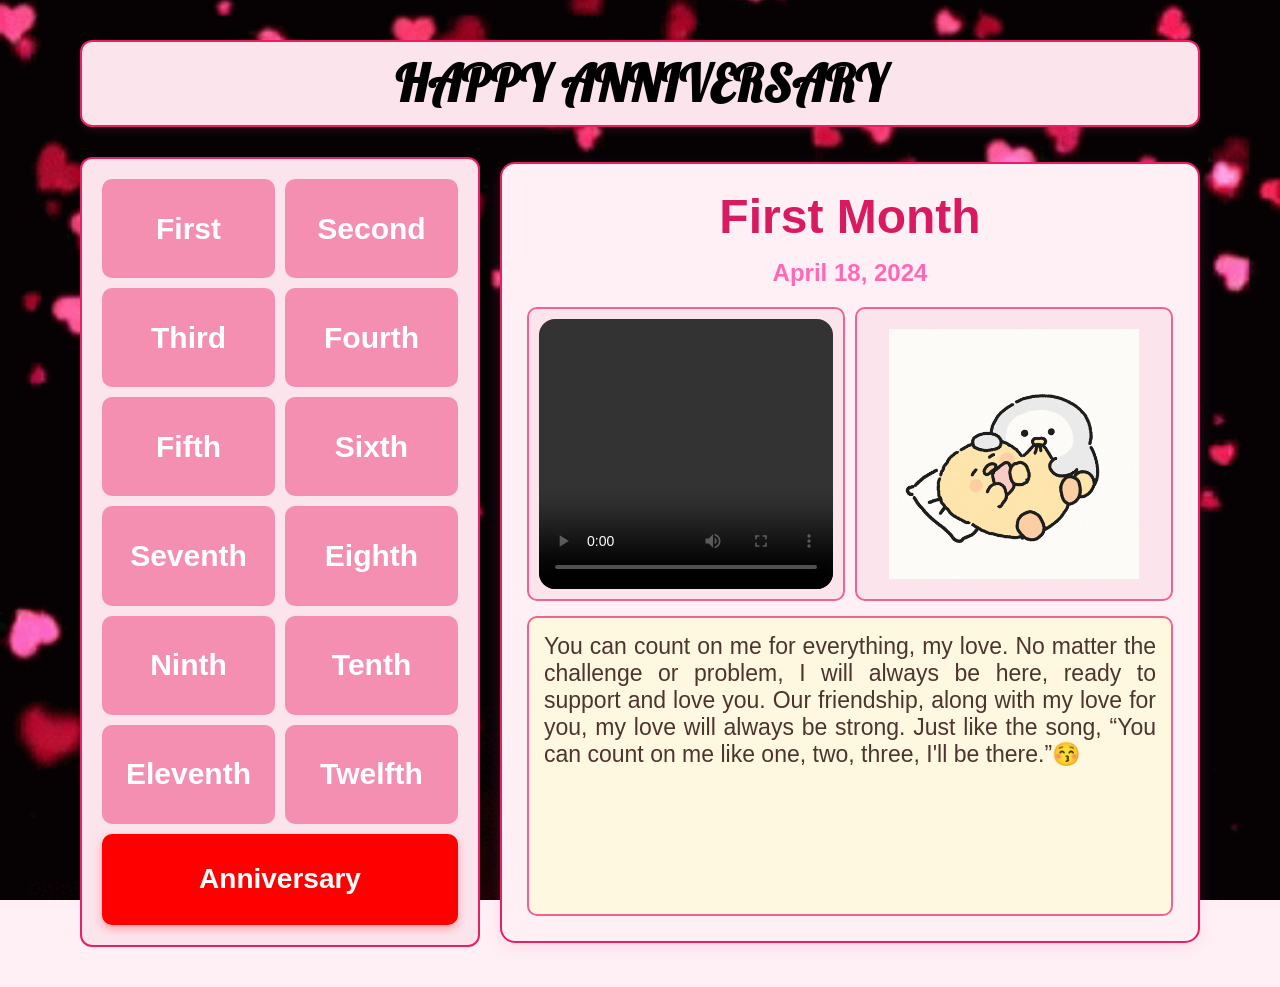
==== Anniversary/MainPage/index.html @ 446f5fc7 "Rename anniversary.html to index.html" ====
<!DOCTYPE html>
<html lang="en">
<head>
  <meta charset="UTF-8" />
  <meta name="viewport" content="width=device-width, initial-scale=1.0"/>
  <title>Happy Anniversary</title>
  <link rel="stylesheet" href="anniversary.css" />
  <link rel="icon" type="image/x-icon" href="FlowerIcon.ico">
  <link rel="preconnect" href="https://fonts.googleapis.com">
  <link rel="preconnect" href="https://fonts.gstatic.com" crossorigin>
  <link href="https://fonts.googleapis.com/css2?family=Lobster&display=swap" rel="stylesheet">
</head>
<body>
  <header>
    <div class="navbar">
      <h1>HAPPY ANNIVERSARY</h1>
      <button class="menu-toggle" onclick="toggleMenu()">☰</button>
    </div>
    <!-- Mobile button box -->
    <div class="mobile-hidden" id="mobileMenu">
      <button onclick="loadContent(1)">First</button>
      <button onclick="loadContent(2)">Second</button>
      <button onclick="loadContent(3)">Third</button>
      <button onclick="loadContent(4)">Fourth</button>
      <button onclick="loadContent(5)">Fifth</button>
      <button onclick="loadContent(6)">Sixth</button>
      <button onclick="loadContent(7)">Seventh</button>
      <button onclick="loadContent(8)">Eighth</button>
      <button onclick="loadContent(9)">Ninth</button>
      <button onclick="loadContent(10)">Tenth</button>
      <button onclick="loadContent(11)">Eleventh</button>
      <button onclick="loadContent(12)">Twelfth</button>
      <button onclick="loadContent(13)">Anniversary</button>
    </div>
  </header>

  <div class="container">
    <!-- Desktop button box -->
    <div class="desktop-only">
      <button onclick="loadContent(1)">First</button>
      <button onclick="loadContent(2)">Second</button>
      <button onclick="loadContent(3)">Third</button>
      <button onclick="loadContent(4)">Fourth</button>
      <button onclick="loadContent(5)">Fifth</button>
      <button onclick="loadContent(6)">Sixth</button>
      <button onclick="loadContent(7)">Seventh</button>
      <button onclick="loadContent(8)">Eighth</button>
      <button onclick="loadContent(9)">Ninth</button>
      <button onclick="loadContent(10)">Tenth</button>
      <button onclick="loadContent(11)">Eleventh</button>
      <button onclick="loadContent(12)">Twelfth</button>
      <button onclick="loadContent(13)">Anniversary</button>
    </div>

    <div class="background"></div>

    <div class="content-box">
      <h2 id="month-title"></h2>
      <h3 id="month-subtitle" style="color: #ff69b4;"></h3>
      <div class="media-box">
        <div class="video-box" id="video-container"></div>
        <div class="gif-box" id="gif-container"></div>
      </div>
      <div class="text-box" id="text-container"></div>
    </div>
  </div>

  <script src="anniversary.js"></script>
</body>
</html>
---- Anniversary/MainPage/anniversary.css ----
/* ========== Global Styles ========== */
* {
    box-sizing: border-box;
    margin: 0;
    padding: 0;
    font-family: 'Segoe UI', sans-serif;
}

/* ========== Body Styles ========== */
body {
    background-color: #fff0f5;
    padding: 20px;
    margin-top: 20px;
}

/* ========== Background ========== */
.background {
    position: fixed;
    top: 0;
    left: 0;
    width: 100%;
    height: 100%;
    background: url(./sweet-dreams.gif) no-repeat center center;
    background-size: cover;
    z-index: -1; 
}

/* ========== Main Container Layout ========== */
.container {
    display: flex;
    flex-wrap: wrap;
    gap: 20px;
    justify-content: center;
    align-items: center;
    max-width: 1500px;
    width: 100%;
    height: auto;
    margin: auto;
    padding: 20px;
}

/* ========== Desktop Button Section ========== */
.desktop-only {
    flex: 1 1 300px;
    max-width: 400px;
    height: 790px;
    display: grid;
    grid-template-columns: 1fr 1fr;
    gap: 10px;
    padding: 20px;
    border: 2px solid #e91e63;
    border-radius: 12px;
    background-color: #fce4ec;
}

/* ========== Buttons in Desktop View ========== */
.desktop-only button {
    padding: 15px;
    font-weight: bold;
    border: none;
    border-radius: 10px;
    cursor: pointer;
    font-size: 30px;
    color: #fff;
    transition: transform 0.15s ease, background-color 0.3s ease;
}

.desktop-only button:active {
    transform: scale(0.95);
    background-color: #c2185b !important;
}

/* ========== Button Color Scheme ========== */
.desktop-only button:nth-child(n) {
    background: #f48fb1;
}

/* ========== Special Style for Anniversary Button ========== */
.desktop-only button:nth-child(13),
.mobile-hidden button:nth-child(13) {
    background: #ff0000 !important; 
    box-shadow: 0 4px 8px rgba(255, 0, 0, 0.3);
    grid-column: span 2; 
    font-size: 28px; 
    padding: 12px; 
}

.desktop-only button:nth-child(13):hover,
.mobile-hidden button:nth-child(13):hover {
    background: #ff3333 !important;
}

.desktop-only button:nth-child(13):active,
.mobile-hidden button:nth-child(13):active {
    background: #cc0000 !important;
}

/* ========== Content Box Area ========== */
.content-box {
    flex: 1 1 500px;
    max-width: 700px;
    height: auto;
    background-color: #fff0f5;
    padding: 25px;
    border-radius: 15px;
    border: 2px solid #e91e63;
    box-shadow: 0 5px 15px rgba(255, 105, 180, 0.15);
}

/* ========== Month Title ========== */
#month-title {
    text-align: center;
    margin-bottom: 15px;
    color: #d81b60;
    font-size: 3rem;
}

/* ========== Month Subtitle ========== */
#month-subtitle {
    text-align: center;
    margin-top: 10px; 
    margin-bottom: 20px;
    font-size: 1.5rem;
    color: #ff69b4; 
}

/* ========== Media Box (Video + GIF) ========== */
.media-box {
    display: flex;
    gap: 10px;
    margin-bottom: 15px;
    flex-wrap: wrap;
}

/* ========== Individual Media Containers ========== */
.video-box,
.gif-box {
    flex: 1 1 48%;
    min-height: 180px;
    background-color: #fce4ec;
    border: 2px solid #f06292;
    border-radius: 10px;
    display: flex;
    justify-content: center;
    align-items: center;
    text-align: center;
    padding: 10px;
}

/* ========== GIF Styling ========== */
.month-gif {
    max-width: 100%;
    max-height: 250px;
    height: auto;
}

/* ========== Video Styling ========== */
.month-video {
    width: 100%;
    max-height: 270px;
    height: 500px;
    border-radius: 1rem; 
    object-fit: cover; 
}

/* ========== Text Area ========== */
.text-box {
    min-height: 100px;
    height: 300px;
    background-color: #fff8e1;
    border: 2px solid #f06292;
    border-radius: 10px;
    padding: 15px;
    font-size: 23px;
    text-align: justify;
    color: #4e342e;
    overflow-y: auto;
}

/* ========== Custom Scrollbar Styling ========== */
.text-box::-webkit-scrollbar {
    width: 8px;
    border-radius: 10px;
}

.text-box::-webkit-scrollbar-track {
    background: transparent;
    border-radius: 10px;
}

.text-box::-webkit-scrollbar-thumb {
    background-color: #f06292;
    border-radius: 10px;
}

/* ========== Navigation Bar ========== */
.navbar {
    display: flex;
    justify-content: center;
    align-items: center;
    font-family: "Lobster", sans-serif;
    margin: 0 auto;
    max-width: 1120px;
    background-color: #fce4ec;
    padding: 10px 20px;
    border-radius: 12px;
    border: 2px solid #e91e63;
    box-shadow: 0 4px 8px rgba(255, 105, 180, 0.1);
    margin-bottom: 10px;
}

.navbar > h1 {
    font-size: 50px;
    font-family: "Lobster", sans-serif;
}

/* ========== Hamburger Menu Button ========== */
.menu-toggle {
    display: none;
    background-color: #f06292;
    border: none;
    color: white;
    font-size: 24px;
    padding: 5px 10px;
    border-radius: 8px;
    cursor: pointer;
}

/* ========== Hidden Mobile Menu (Initially Hidden) ========== */
.mobile-hidden {
    display: none;
}

/* ========== Responsive Styles for Mobile Devices ========== */
@media (max-width: 768px) {
    
    /* Stack Layout for Small Screens */
    .container {
        flex-direction: column-reverse;
        align-items: center;
    }

    /* Buttons Box for Mobile View */
    .buttons-box {
        display: grid;
        grid-template-columns: 1fr 1fr;
        justify-content: center;
        align-items: center;
        width: 90%;
        width: 280px;
    }

    /* Full-width Content Box on Mobile */
    .content-box {
        width: 100%;
        height: auto;
    }

    /* Shorter Text Box for Mobile */
    .text-box {
        font-size: 15px;
        max-height: 200px;
        overflow-y: auto;
    }

    /* Hide Desktop Button Panel */
    .desktop-only {
        display: none;
    }

    /* Show Menu Button on Mobile */
    .menu-toggle {
        display: block;
    }

    /* Smaller Navbar Text on Mobile */
    .navbar > h1 {
        font-size: 20px;
        font-family: "Lobster", sans-serif;
        padding-right: 15px;
    }

    /* Expanded Mobile Menu (Visible When Toggled) */
    .mobile-hidden.show {
        flex: 1 1 300px;
        max-width: 350px;
        height: auto;
        display: grid;
        grid-template-columns: 1fr 1fr;
        gap: 10px;
        padding: 20px;
        border: 2px solid #e91e63;
        border-radius: 12px;
        background-color: #fce4ec;
    }

    /* Buttons in Mobile Menu */
    .mobile-hidden button {
        padding: 15px;
        font-weight: bold;
        border: none;
        border-radius: 10px;
        cursor: pointer;
        font-size: 20px;
        color: #fff;
        transition: transform 0.15s ease, background-color 0.3s ease;
    }

    .mobile-hidden button:active {
        transform: scale(0.95);
        background-color: #c2185b !important;
    }

    .mobile-hidden button:nth-child(n) {
        background: #f48fb1;
    }
}
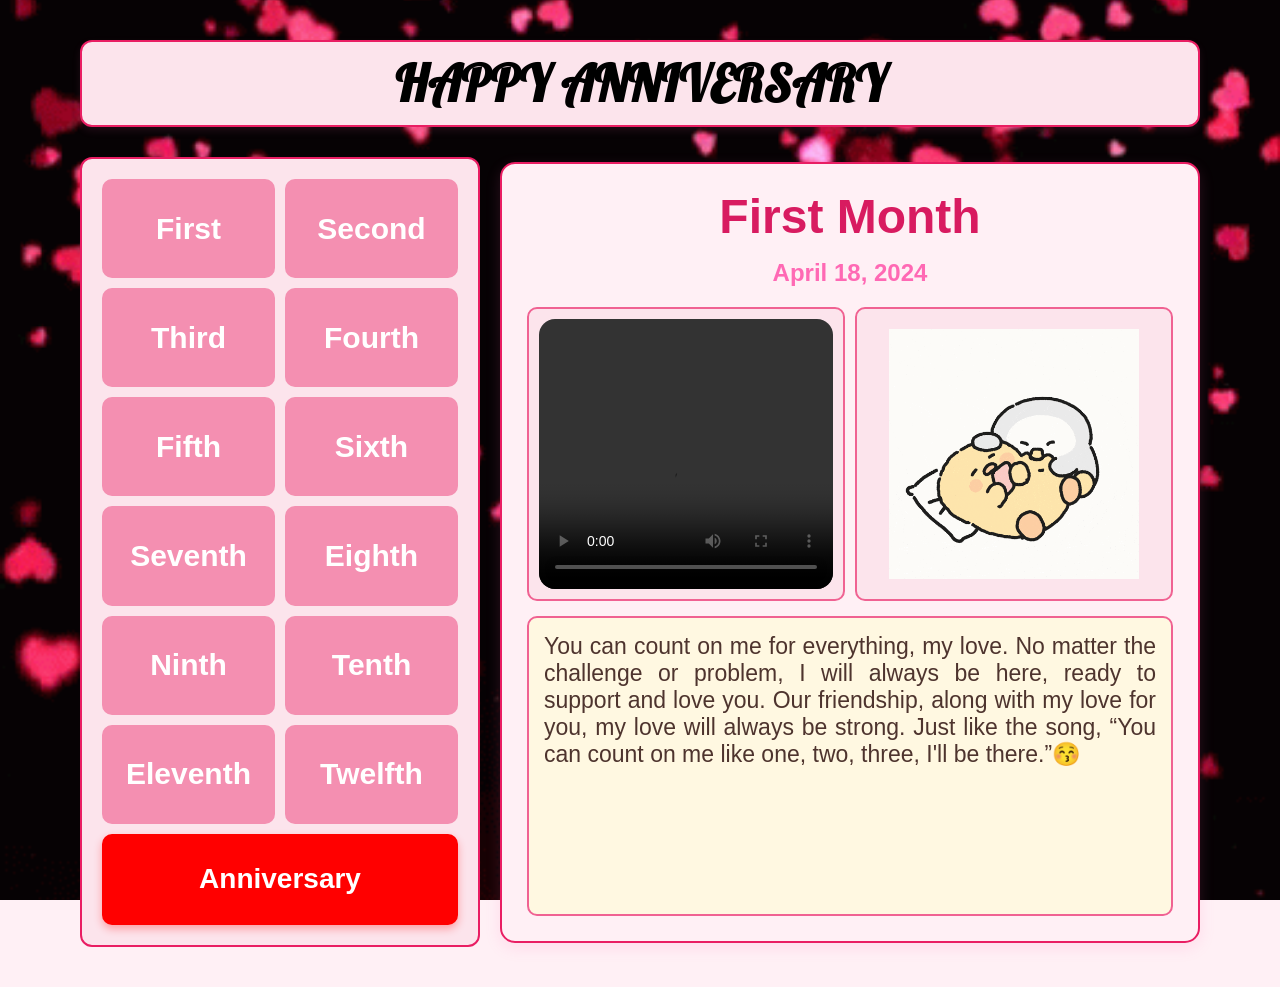
==== commit 6c7b190d: "Update and rename anniversary.html to index.html" ====
--- a/Anniversary/MainPage/index.html
+++ b/Anniversary/MainPage/index.html
@@ -1,70 +1,70 @@
-<!DOCTYPE html>
-<html lang="en">
-<head>
-  <meta charset="UTF-8" />
-  <meta name="viewport" content="width=device-width, initial-scale=1.0"/>
-  <title>Happy Anniversary</title>
-  <link rel="stylesheet" href="anniversary.css" />
-  <link rel="icon" type="image/x-icon" href="FlowerIcon.ico">
-  <link rel="preconnect" href="https://fonts.googleapis.com">
-  <link rel="preconnect" href="https://fonts.gstatic.com" crossorigin>
-  <link href="https://fonts.googleapis.com/css2?family=Lobster&display=swap" rel="stylesheet">
-</head>
-<body>
-  <header>
-    <div class="navbar">
-      <h1>HAPPY ANNIVERSARY</h1>
-      <button class="menu-toggle" onclick="toggleMenu()">☰</button>
-    </div>
-    <!-- Mobile button box -->
-    <div class="mobile-hidden" id="mobileMenu">
-      <button onclick="loadContent(1)">First</button>
-      <button onclick="loadContent(2)">Second</button>
-      <button onclick="loadContent(3)">Third</button>
-      <button onclick="loadContent(4)">Fourth</button>
-      <button onclick="loadContent(5)">Fifth</button>
-      <button onclick="loadContent(6)">Sixth</button>
-      <button onclick="loadContent(7)">Seventh</button>
-      <button onclick="loadContent(8)">Eighth</button>
-      <button onclick="loadContent(9)">Ninth</button>
-      <button onclick="loadContent(10)">Tenth</button>
-      <button onclick="loadContent(11)">Eleventh</button>
-      <button onclick="loadContent(12)">Twelfth</button>
-      <button onclick="loadContent(13)">Anniversary</button>
-    </div>
-  </header>
-
-  <div class="container">
-    <!-- Desktop button box -->
-    <div class="desktop-only">
-      <button onclick="loadContent(1)">First</button>
-      <button onclick="loadContent(2)">Second</button>
-      <button onclick="loadContent(3)">Third</button>
-      <button onclick="loadContent(4)">Fourth</button>
-      <button onclick="loadContent(5)">Fifth</button>
-      <button onclick="loadContent(6)">Sixth</button>
-      <button onclick="loadContent(7)">Seventh</button>
-      <button onclick="loadContent(8)">Eighth</button>
-      <button onclick="loadContent(9)">Ninth</button>
-      <button onclick="loadContent(10)">Tenth</button>
-      <button onclick="loadContent(11)">Eleventh</button>
-      <button onclick="loadContent(12)">Twelfth</button>
-      <button onclick="loadContent(13)">Anniversary</button>
-    </div>
-
-    <div class="background"></div>
-
-    <div class="content-box">
-      <h2 id="month-title"></h2>
-      <h3 id="month-subtitle" style="color: #ff69b4;"></h3>
-      <div class="media-box">
-        <div class="video-box" id="video-container"></div>
-        <div class="gif-box" id="gif-container"></div>
-      </div>
-      <div class="text-box" id="text-container"></div>
-    </div>
-  </div>
-
-  <script src="anniversary.js"></script>
-</body>
-</html>
+<!DOCTYPE html>
+<html lang="en">
+<head>
+  <meta charset="UTF-8" />
+  <meta name="viewport" content="width=device-width, initial-scale=1.0"/>
+  <title>Happy Anniversary</title>
+  <link rel="stylesheet" href="anniversary.css" />
+  <link rel="icon" type="image/x-icon" href="FlowerIcon.ico">
+  <link rel="preconnect" href="https://fonts.googleapis.com">
+  <link rel="preconnect" href="https://fonts.gstatic.com" crossorigin>
+  <link href="https://fonts.googleapis.com/css2?family=Lobster&display=swap" rel="stylesheet">
+</head>
+<body>
+  <header>
+    <div class="navbar">
+      <h1>HAPPY ANNIVERSARY</h1>
+      <button class="menu-toggle" onclick="toggleMenu()">☰</button>
+    </div>
+    <!-- Mobile button box -->
+    <div class="mobile-hidden" id="mobileMenu">
+      <button onclick="loadContent(1)">First</button>
+      <button onclick="loadContent(2)">Second</button>
+      <button onclick="loadContent(3)">Third</button>
+      <button onclick="loadContent(4)">Fourth</button>
+      <button onclick="loadContent(5)">Fifth</button>
+      <button onclick="loadContent(6)">Sixth</button>
+      <button onclick="loadContent(7)">Seventh</button>
+      <button onclick="loadContent(8)">Eighth</button>
+      <button onclick="loadContent(9)">Ninth</button>
+      <button onclick="loadContent(10)">Tenth</button>
+      <button onclick="loadContent(11)">Eleventh</button>
+      <button onclick="loadContent(12)">Twelfth</button>
+      <button onclick="loadContent(13)">Anniversary</button>
+    </div>
+  </header>
+
+  <div class="container">
+    <!-- Desktop button box -->
+    <div class="desktop-only">
+      <button onclick="loadContent(1)">First</button>
+      <button onclick="loadContent(2)">Second</button>
+      <button onclick="loadContent(3)">Third</button>
+      <button onclick="loadContent(4)">Fourth</button>
+      <button onclick="loadContent(5)">Fifth</button>
+      <button onclick="loadContent(6)">Sixth</button>
+      <button onclick="loadContent(7)">Seventh</button>
+      <button onclick="loadContent(8)">Eighth</button>
+      <button onclick="loadContent(9)">Ninth</button>
+      <button onclick="loadContent(10)">Tenth</button>
+      <button onclick="loadContent(11)">Eleventh</button>
+      <button onclick="loadContent(12)">Twelfth</button>
+      <button onclick="loadContent(13)">Anniversary</button>
+    </div>
+
+    <div class="background"></div>
+
+    <div class="content-box">
+      <h2 id="month-title"></h2>
+      <h3 id="month-subtitle" style="color: #ff69b4;"></h3>
+      <div class="media-box">
+        <div class="video-box" id="video-container"></div>
+        <div class="gif-box" id="gif-container"></div>
+      </div>
+      <div class="text-box" id="text-container"></div>
+    </div>
+  </div>
+
+  <script src="anniversary.js"></script>
+</body>
+</html>
